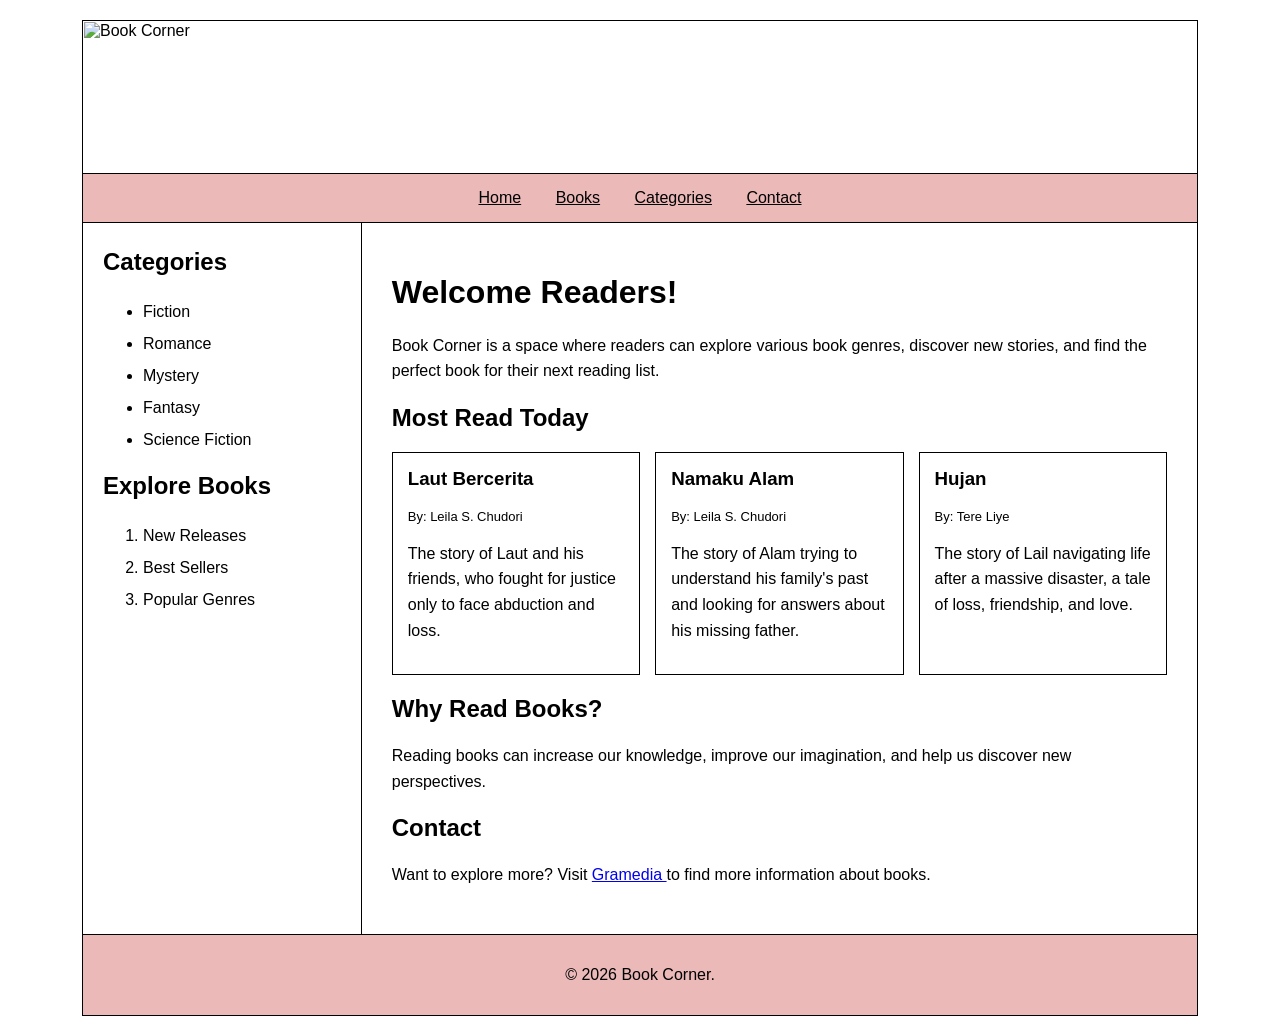
==== index.html @ 65f5c451 "Add files via upload" ====
<!DOCTYPE html>
<html lang="en">
<head>
    <meta charset="UTF-8">
    <meta name="viewport" content="width=device-width, initial-scale=1.0">
    <title>Book Corner</title>
    <style>
        body {
            font-family: Arial, Helvetica, sans-serif;
            margin: 20px;
        }
        table{
            width: 90%;
            margin:auto
        }
table{
    width: 90%;
    margin:auto;
    border-collapse: collapse;
}
        td {
            border: 1px solid black;
        }


        /* HEADER */

        .header img {
            width: 100%;
            height: 150px;
            object-fit: cover;
            display: block;

        }

        .header h1 {
            margin: 5px;
        }


        /* MENU */

        .menu {
            text-align: center;
            padding: 15px;
            background-color: rgb(236, 185, 185);
        }

        .menu a {
            margin: 15px;
            color: rgb(1, 1, 1);
        }


        /* SIDEBAR */

        .sidebar {
            width: 25%;
            vertical-align: top;
            padding: 20px;
        }

        .sidebar h2 {
            margin-top: 5px;
        }

        .sidebar ul,
        .sidebar ol {
            line-height: 2;
        }


        /* CONTENT */

        .content {
            width: 75%;
            vertical-align: top;
            padding: 30px;
        }

        .content p {
            line-height: 1.6;
        }


        /* BOOK BOX */

        .book-list {
            display: flex;
            gap: 15px;
        }

        .book {
            width: 30%;
            border: 1px solid black;
            padding: 15px;
        }

        .book h3 {
            margin-top: 0;
        }

        .book h4 {
            font-size: 13px;
            font-weight: normal;
        }


        /* FOOTER */

        .footer {
            text-align: center;
            padding: 15px;
            background-color: rgb(236, 185, 185);
        }

    </style>

</head>


<body>
    <table>
        <!-- HEADER -->
        <tr>
            <td colspan="2" class="header">

                <img src="bookcorner.jpeg" alt="Book Corner">
        
            </td>
        </tr>
        <!-- MAIN MENU -->
        <tr>
            <td colspan="2" class="menu">

                <a href="index.html">Home</a>

                <a href="#books">Books</a>

                <a href="#categories">Categories</a>

                <a href="#contact">Contact</a>
            </td>
        </tr>


        <!-- SIDEBAR -->
        <tr>
            <!-- SIDEBAR -->

            <td class="sidebar">

                <h2>Categories</h2>

                <ul>
                    <li>Fiction</li>
                    <li>Romance</li>
                    <li>Mystery</li>
                    <li>Fantasy</li>
                    <li>Science Fiction</li>
                </ul>


                <h2>Explore Books</h2>
                <ol>
                    <li>New Releases</li>
                    <li>Best Sellers</li>
                    <li>Popular Genres</li>
                </ol>

            </td>



            <!-- CONTENT -->

            <td class="content">

                <h1>Welcome Readers!</h1>

                <p>
                    Book Corner is a space where readers can explore
                    various book genres, discover new stories, and
                    find the perfect book for their next reading list.
                </p>


                <h2 id="books">Most Read Today</h2>

                <!-- BOOK BOX -->

                <div class="book-list">


                    <div class="book">
                        <h3>Laut Bercerita</h3>
                        <h4>By: Leila S. Chudori</h4>
                        <p>
                            The story of Laut and his friends,
                            who fought for justice only to face
                            abduction and loss.
                        </p>

                    </div>


                    <div class="book">
                        <h3>Namaku Alam</h3>
                        <h4>By: Leila S. Chudori</h4>
                        <p>
                            The story of Alam trying to understand
                            his family's past and looking for answers
                            about his missing father.
                        </p>

                    </div>


                    <div class="book">
                        <h3>Hujan</h3>
                        <h4>By: Tere Liye</h4>
                        <p>
                            The story of Lail navigating life after
                            a massive disaster, a tale of loss,
                            friendship, and love.
                        </p>

                    </div>


                </div>

                <h2 id="categories">Why Read Books?</h2>
                <p>
                    Reading books can increase our knowledge,
                    improve our imagination, and help us discover
                    new perspectives.
                </p>


                <h2 id="contact">Contact</h2>
                <p>
                    Want to explore more?
                    Visit
                    <a href="https://www.gramedia.com/" target="_blank">
                        Gramedia
                    </a>
                    to find more information about books.
                </p>

            </td>

        </tr>


        <!-- FOOTER -->

        <tr>
        <td colspan="2" class="footer">
            <p>
                &copy; 2026 Book Corner.
            </p>

        </td>
        
        </tr>


    </table>
</body>
</html>
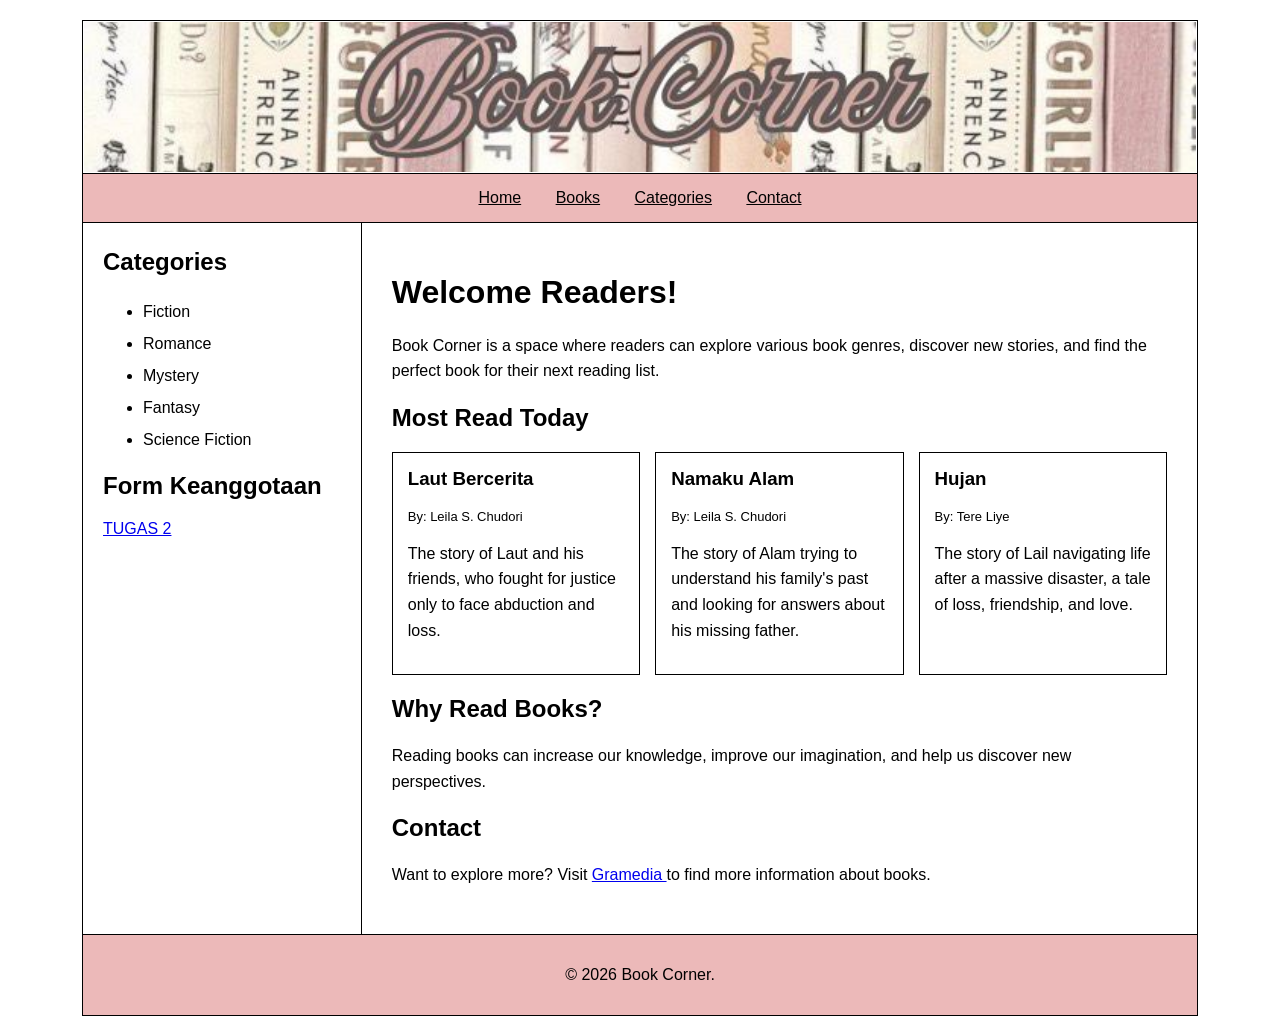
==== commit 7ef15b58: "Fix HTML structure and styling issues" ====
--- a/index.html
+++ b/index.html
@@ -161,12 +161,8 @@
                 </ul>
 
 
-                <h2>Explore Books</h2>
-                <ol>
-                    <li>New Releases</li>
-                    <li>Best Sellers</li>
-                    <li>Popular Genres</li>
-                </ol>
+                <h2>Form Keanggotaan</h2>
+                <a href="TUGAS 2.html">TUGAS 2</a>
 
             </td>
 
@@ -268,4 +264,4 @@
 
     </table>
 </body>
-</html>+</html>
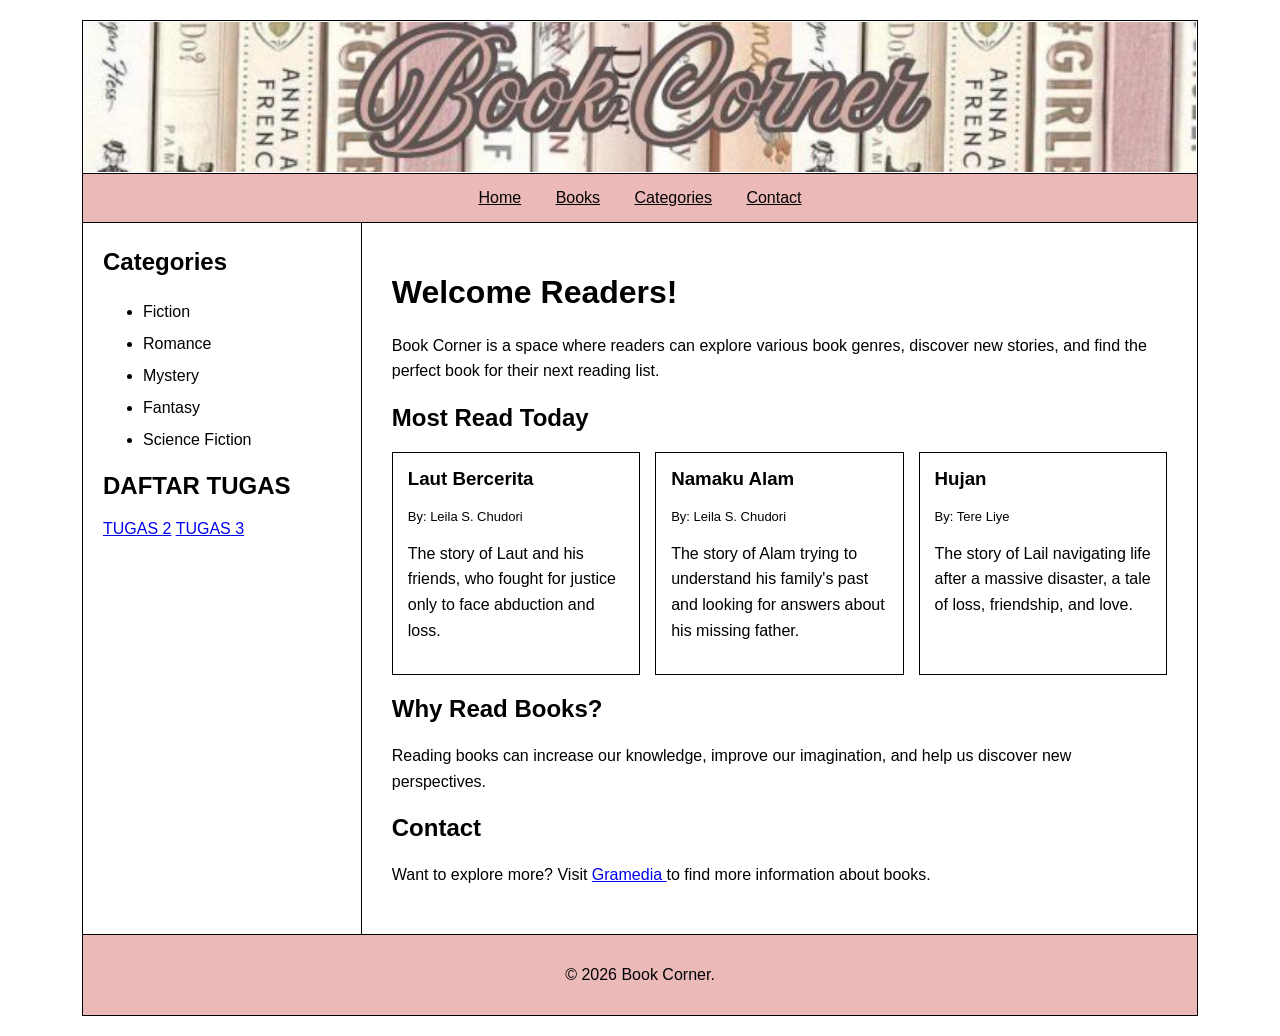
==== commit 8d0727b3: "Refactor index.html structure and styles" ====
--- a/index.html
+++ b/index.html
@@ -161,8 +161,9 @@
                 </ul>
 
 
-                <h2>Form Keanggotaan</h2>
+                <h2>DAFTAR TUGAS</h2>
                 <a href="TUGAS 2.html">TUGAS 2</a>
+                <a href="TUGAS 3.html">TUGAS 3</a>
 
             </td>
 
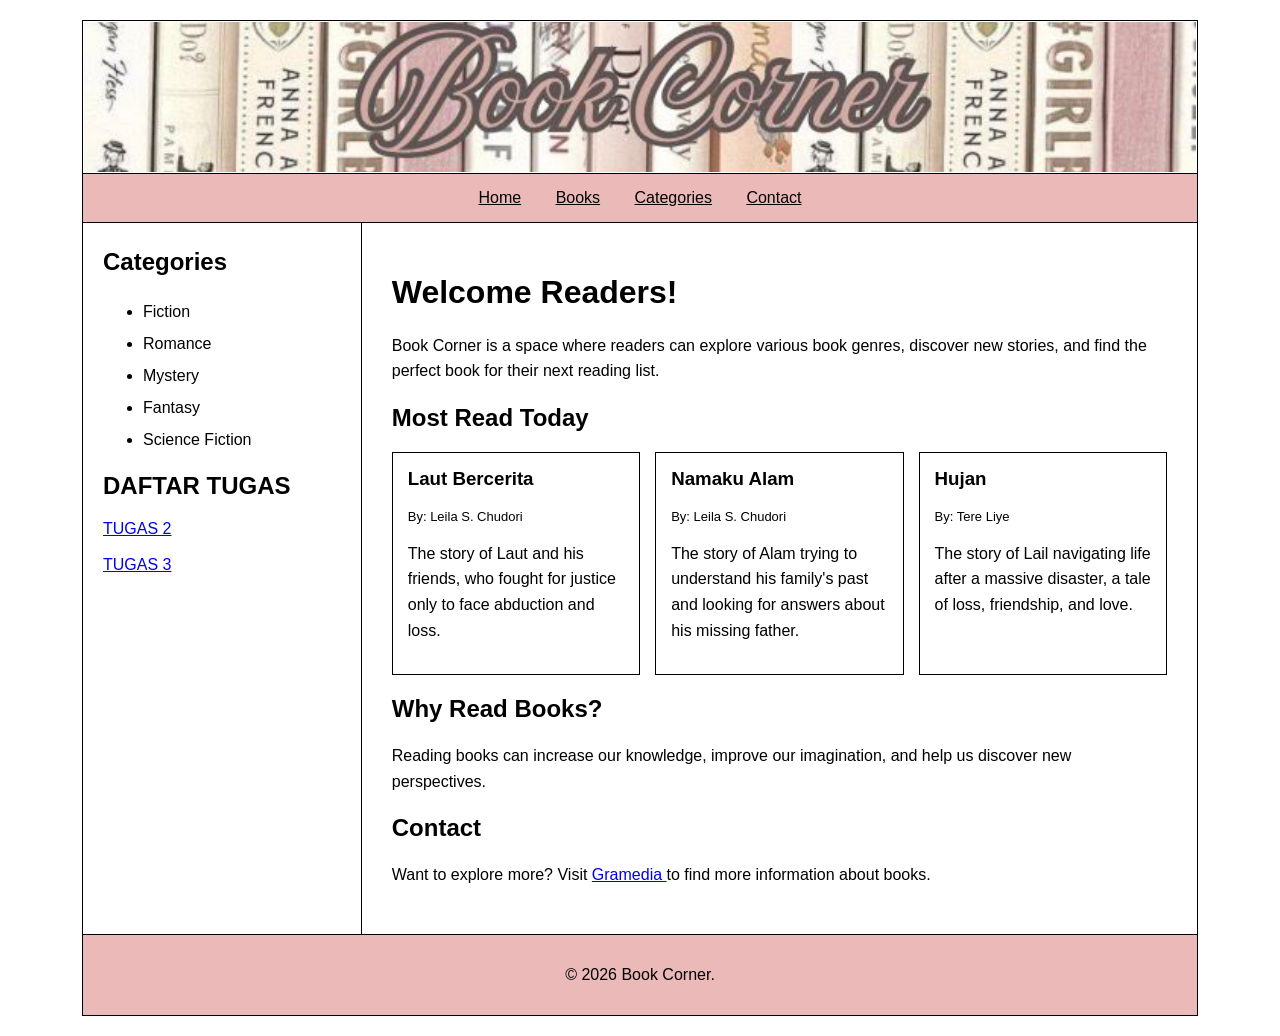
==== commit 0f4af8aa: "Fix HTML formatting and structure" ====
--- a/index.html
+++ b/index.html
@@ -161,8 +161,9 @@
                 </ul>
 
 
-                <h2>DAFTAR TUGAS</h2>
+               <h2>DAFTAR TUGAS</h2>
                 <a href="TUGAS 2.html">TUGAS 2</a>
+                <br><br>
                 <a href="TUGAS 3.html">TUGAS 3</a>
 
             </td>
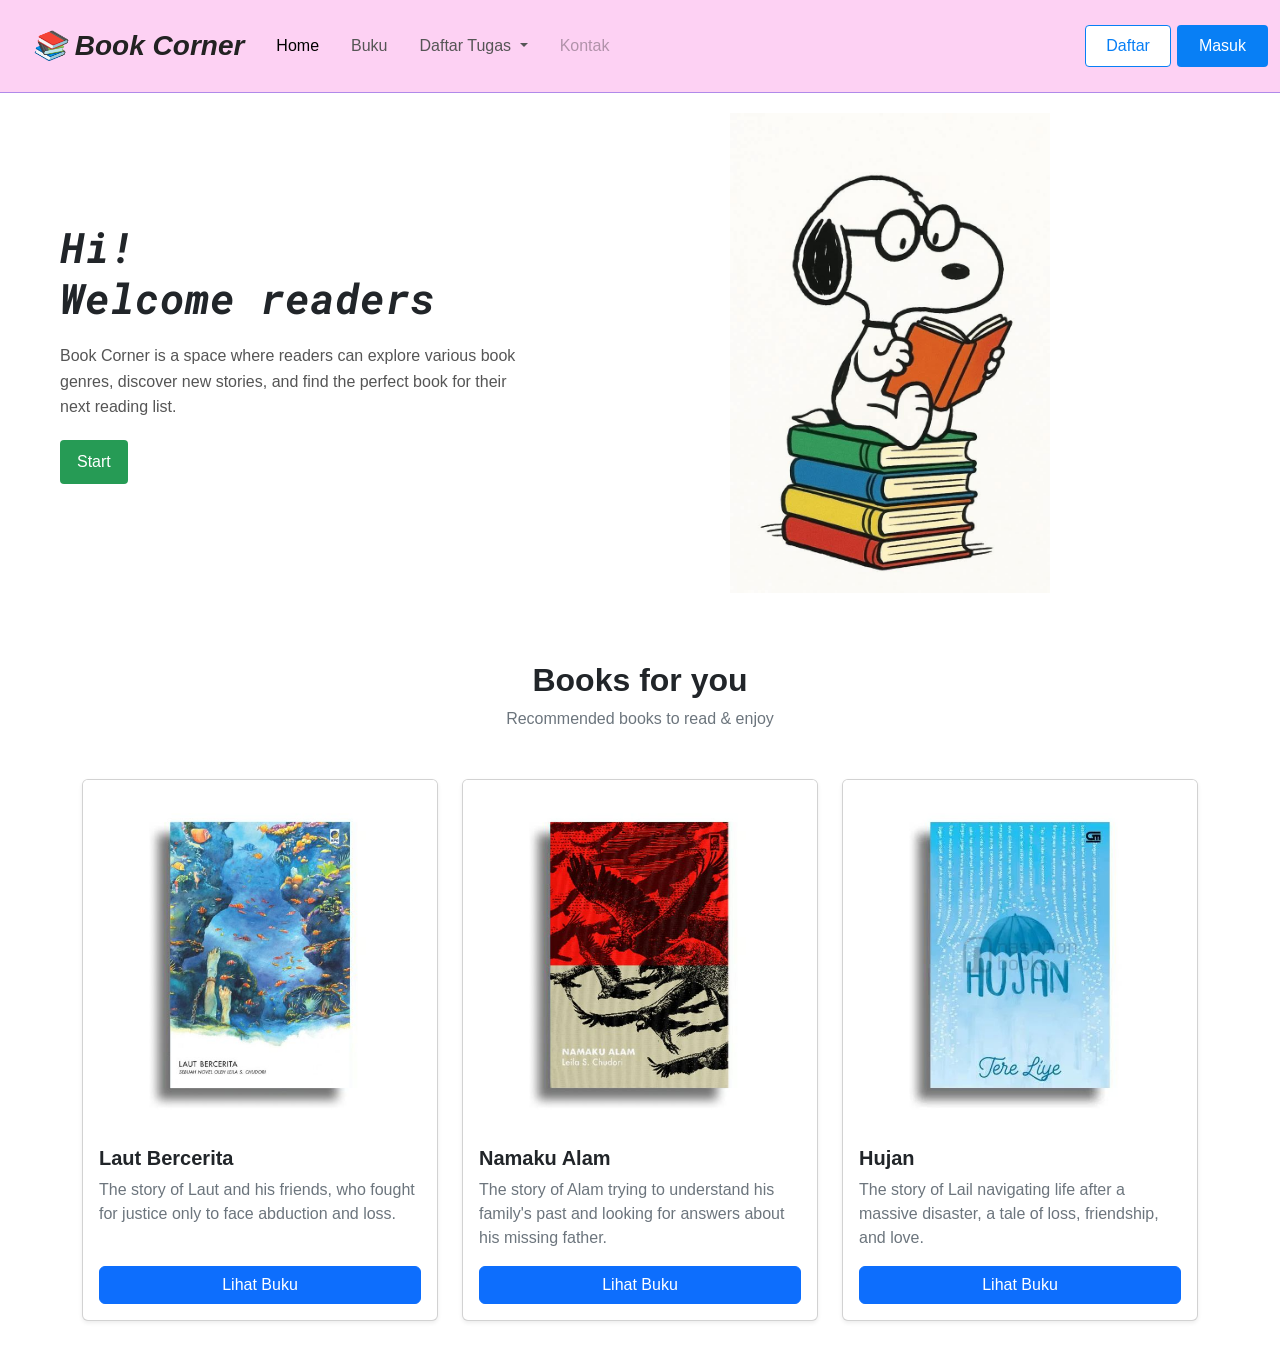
==== commit 046bb804: "Add files via upload" ====
--- a/index.html
+++ b/index.html
@@ -1,180 +1,176 @@
 <!DOCTYPE html>
 <html lang="en">
+
 <head>
     <meta charset="UTF-8">
     <meta name="viewport" content="width=device-width, initial-scale=1.0">
+
     <title>Book Corner</title>
+    <link href="https://fonts.googleapis.com/css2?family=Roboto+Mono:wght@400;700&display=swap" rel="stylesheet">
+
+    <!-- Bootstrap -->
+    <link href="https://cdn.jsdelivr.net/npm/bootstrap@5.3.8/dist/css/bootstrap.min.css" rel="stylesheet">
+
     <style>
         body {
-            font-family: Arial, Helvetica, sans-serif;
-            margin: 20px;
-        }
-        table{
-            width: 90%;
-            margin:auto
-        }
-table{
-    width: 90%;
-    margin:auto;
-    border-collapse: collapse;
+            margin: 0;
+            font-family: Arial, sans-serif;
+        }
+
+        .navbar {
+            background-color: rgb(253, 209, 243);
+            padding: 20px 0;
+            border-bottom: 1px solid #b08ae9;
+        }
+
+        .hero-text h1 {
+    font-family: 'Roboto Mono', monospace;
+    font-size: 42px;
+    font-weight: bold;
+    font-style: italic;
+    line-height: 1.2;
+    margin-bottom: 20px;
 }
-        td {
-            border: 1px solid black;
-        }
-
-
-        /* HEADER */
-
-        .header img {
+
+        .navbar-brand {
+            font-size: 28px;
+            font-weight: bold;
+            font-style: italic;
+            color: #222;
+            margin-left: 20px;
+        }
+
+        .nav-link {
+            color: #555;
+            margin: 0 8px;
+        }
+
+        .btn-daftar {
+            color: #087ff5;
+            border: 1px solid #087ff5;
+            background: white;
+            padding: 8px 20px;
+            border-radius: 4px;
+            margin-left: 15px;
+        }
+
+        .btn-masuk {
+            background: #087ff5;
+            color: white;
+            border: none;
+            padding: 9px 22px;
+            border-radius: 4px;
+            margin-left: 6px;
+        }
+
+        .hero {
+            min-height: 500px;
+            display: flex;
+            align-items: center;
+            padding: 20px 40px;
+        }
+
+        .hero-text {
+            padding-left: 20px;
+        }
+
+        .hero-text p {
+            color: #555;
+            line-height: 1.6;
+            margin-bottom: 20px;
+        }
+
+        .btn-mulai {
+            background: #269b55;
+            color: white;
+            border: none;
+            padding: 10px 17px;
+            border-radius: 4px;
+        }
+
+        .hero-image {
+            text-align: center;
+        }
+
+        .hero-image img {
             width: 100%;
-            height: 150px;
+            max-width: 500px;
+            height: 480px;
+            object-fit: contain;
+        }
+
+        .card-img-top {
+            height: 350px;
             object-fit: cover;
-            display: block;
-
-        }
-
-        .header h1 {
-            margin: 5px;
-        }
-
-
-        /* MENU */
-
-        .menu {
-            text-align: center;
-            padding: 15px;
-            background-color: rgb(236, 185, 185);
-        }
-
-        .menu a {
-            margin: 15px;
-            color: rgb(1, 1, 1);
-        }
-
-
-        /* SIDEBAR */
-
-        .sidebar {
-            width: 25%;
-            vertical-align: top;
-            padding: 20px;
-        }
-
-        .sidebar h2 {
-            margin-top: 5px;
-        }
-
-        .sidebar ul,
-        .sidebar ol {
-            line-height: 2;
-        }
-
-
-        /* CONTENT */
-
-        .content {
-            width: 75%;
-            vertical-align: top;
-            padding: 30px;
-        }
-
-        .content p {
-            line-height: 1.6;
-        }
-
-
-        /* BOOK BOX */
-
-        .book-list {
-            display: flex;
-            gap: 15px;
-        }
-
-        .book {
-            width: 30%;
-            border: 1px solid black;
-            padding: 15px;
-        }
-
-        .book h3 {
-            margin-top: 0;
-        }
-
-        .book h4 {
-            font-size: 13px;
-            font-weight: normal;
-        }
-
-
-        /* FOOTER */
-
-        .footer {
-            text-align: center;
-            padding: 15px;
-            background-color: rgb(236, 185, 185);
-        }
-
+        }
     </style>
-
 </head>
 
-
 <body>
-    <table>
-        <!-- HEADER -->
-        <tr>
-            <td colspan="2" class="header">
-
-                <img src="bookcorner.jpeg" alt="Book Corner">
-        
-            </td>
-        </tr>
-        <!-- MAIN MENU -->
-        <tr>
-            <td colspan="2" class="menu">
-
-                <a href="index.html">Home</a>
-
-                <a href="#books">Books</a>
-
-                <a href="#categories">Categories</a>
-
-                <a href="#contact">Contact</a>
-            </td>
-        </tr>
-
-
-        <!-- SIDEBAR -->
-        <tr>
-            <!-- SIDEBAR -->
-
-            <td class="sidebar">
-
-                <h2>Categories</h2>
-
-                <ul>
-                    <li>Fiction</li>
-                    <li>Romance</li>
-                    <li>Mystery</li>
-                    <li>Fantasy</li>
-                    <li>Science Fiction</li>
-                </ul>
-
-
-               <h2>DAFTAR TUGAS</h2>
-                <a href="TUGAS 2.html">TUGAS 2</a>
-                <br><br>
-                <a href="TUGAS 3.html">TUGAS 3</a>
-
-            </td>
-
-
-
-            <!-- CONTENT -->
-
-            <td class="content">
-
-                <h1>Welcome Readers!</h1>
+
+<!-- NAVBAR -->
+<nav class="navbar navbar-expand-lg">
+    <div class="container-fluid">
+
+        <a class="navbar-brand" href="#">📚 Book Corner</a>
+
+        <button class="navbar-toggler" type="button"
+            data-bs-toggle="collapse"
+            data-bs-target="#navbarScroll">
+            <span class="navbar-toggler-icon"></span>
+        </button>
+
+        <div class="collapse navbar-collapse" id="navbarScroll">
+
+            <ul class="navbar-nav me-auto my-2 my-lg-0">
+                <li class="nav-item">
+                    <a class="nav-link active" href="#">Home</a>
+                </li>
+
+                <li class="nav-item">
+                    <a class="nav-link" href="#">Buku</a>
+                </li>
+
+                <li class="nav-item dropdown">
+                    <a class="nav-link dropdown-toggle"
+                        href="#"
+                        data-bs-toggle="dropdown">
+                        Daftar Tugas
+                    </a>
+
+                    <ul class="dropdown-menu">
+                        <li><a class="dropdown-item" href="index.html">TUGAS 1</a></li>
+                        <li><a class="dropdown-item" href="TUGAS 2.html">TUGAS 2</a></li>
+                        <li><a class="dropdown-item" href="TUGAS-3.html">TUGAS 3</a></li>
+                    </ul>
+                </li>
+
+                <li class="nav-item">
+                    <a class="nav-link disabled">Kontak</a>
+                </li>
+            </ul>
+            <div class="d-flex">
+            <button class="btn-daftar">Daftar</button>
+            <button class="btn-masuk">Masuk</button>
+            </div>
+
+        </div>
+    </div>
+</nav>
+
+
+<!-- HERO -->
+<section class="hero">
+    <div class="container-fluid">
+
+        <div class="row align-items-center">
+
+            <div class="col-md-5 hero-text">
+
+                <h1>
+                    Hi!<br>
+                    Welcome readers
+                </h1>
 
                 <p>
                     Book Corner is a space where readers can explore
@@ -182,88 +178,128 @@
                     find the perfect book for their next reading list.
                 </p>
 
-
-                <h2 id="books">Most Read Today</h2>
-
-                <!-- BOOK BOX -->
-
-                <div class="book-list">
-
-
-                    <div class="book">
-                        <h3>Laut Bercerita</h3>
-                        <h4>By: Leila S. Chudori</h4>
-                        <p>
-                            The story of Laut and his friends,
-                            who fought for justice only to face
-                            abduction and loss.
-                        </p>
-
-                    </div>
-
-
-                    <div class="book">
-                        <h3>Namaku Alam</h3>
-                        <h4>By: Leila S. Chudori</h4>
-                        <p>
-                            The story of Alam trying to understand
-                            his family's past and looking for answers
-                            about his missing father.
-                        </p>
-
-                    </div>
-
-
-                    <div class="book">
-                        <h3>Hujan</h3>
-                        <h4>By: Tere Liye</h4>
-                        <p>
-                            The story of Lail navigating life after
-                            a massive disaster, a tale of loss,
-                            friendship, and love.
-                        </p>
-
-                    </div>
-
+                <button class="btn-mulai">
+                    Start
+                </button>
+
+            </div>
+
+            <div class="col-md-7 hero-image">
+                <img src="buku.jpg" alt="Snoopy sedang membaca buku">
+            </div>
+
+        </div>
+    </div>
+</section>
+
+
+<!-- CARD BUKU -->
+<section class="container py-5">
+
+    <div class="text-center mb-5">
+        <h2 class="fw-bold">Books for you</h2>
+        <p class="text-secondary">
+            Recommended books to read & enjoy
+        </p>
+    </div>
+
+    <div class="row g-4">
+
+        <!-- CARD 1 -->
+        <div class="col-12 col-md-6 col-lg-4">
+            <div class="card h-100 shadow-sm">
+
+                <img src="laut (2).jpg"
+                    class="card-img-top"
+                    alt="Buku Laut Bercerita">
+
+                <div class="card-body d-flex flex-column">
+
+                    <h5 class="card-title fw-bold">
+                        Laut Bercerita
+                    </h5>
+
+                    <p class="card-text text-secondary">
+                        The story of Laut and his friends,
+                        who fought for justice only to face
+                        abduction and loss.
+                    </p>
+
+                    <a href="https://www.gramedia.com/products/laut-bercerita"
+                        class="btn btn-primary mt-auto">
+                        Lihat Buku
+                    </a>
 
                 </div>
-
-                <h2 id="categories">Why Read Books?</h2>
-                <p>
-                    Reading books can increase our knowledge,
-                    improve our imagination, and help us discover
-                    new perspectives.
-                </p>
-
-
-                <h2 id="contact">Contact</h2>
-                <p>
-                    Want to explore more?
-                    Visit
-                    <a href="https://www.gramedia.com/" target="_blank">
-                        Gramedia
+            </div>
+        </div>
+
+
+        <!-- CARD 2 -->
+        <div class="col-12 col-md-6 col-lg-4">
+            <div class="card h-100 shadow-sm">
+
+                <img src="namaku-alam.jpg"
+                    class="card-img-top"
+                    alt="Buku Namaku Alam">
+
+                <div class="card-body d-flex flex-column">
+
+                    <h5 class="card-title fw-bold">
+                        Namaku Alam
+                    </h5>
+
+                    <p class="card-text text-secondary">
+                        The story of Alam trying to understand
+                        his family's past and looking for answers
+                        about his missing father.
+                    </p>
+
+                    <a href="https://www.gramedia.com/products/namaku-alam"
+                        class="btn btn-primary mt-auto">
+                        Lihat Buku
                     </a>
-                    to find more information about books.
-                </p>
-
-            </td>
-
-        </tr>
-
-
-        <!-- FOOTER -->
-
-        <tr>
-        <td colspan="2" class="footer">
-            <p>
-                &copy; 2026 Book Corner.
-            </p>
-
-        </td>
-        
-        </tr>
-
-
-    </table>
+
+                </div>
+            </div>
+        </div>
+
+
+        <!-- CARD 3 -->
+        <div class="col-12 col-md-6 col-lg-4">
+            <div class="card h-100 shadow-sm">
+
+                <img src="hujan.jpg"
+                    class="card-img-top"
+                    alt="Buku Hujan">
+
+                <div class="card-body d-flex flex-column">
+
+                    <h5 class="card-title fw-bold">
+                        Hujan
+                    </h5>
+
+                    <p class="card-text text-secondary">
+                        The story of Lail navigating life after
+                        a massive disaster, a tale of loss,
+                        friendship, and love.
+                    </p>
+
+                    <a href="https://www.gramedia.com/products/hujan-2"
+                        class="btn btn-primary mt-auto">
+                        Lihat Buku
+                    </a>
+
+                </div>
+            </div>
+        </div>
+
+    </div>
+</section>
+
+
+<!-- Bootstrap JavaScript -->
+<script src="https://cdn.jsdelivr.net/npm/bootstrap@5.3.8/dist/js/bootstrap.bundle.min.js"></script>
+
 </body>
-</html>
+</html>
